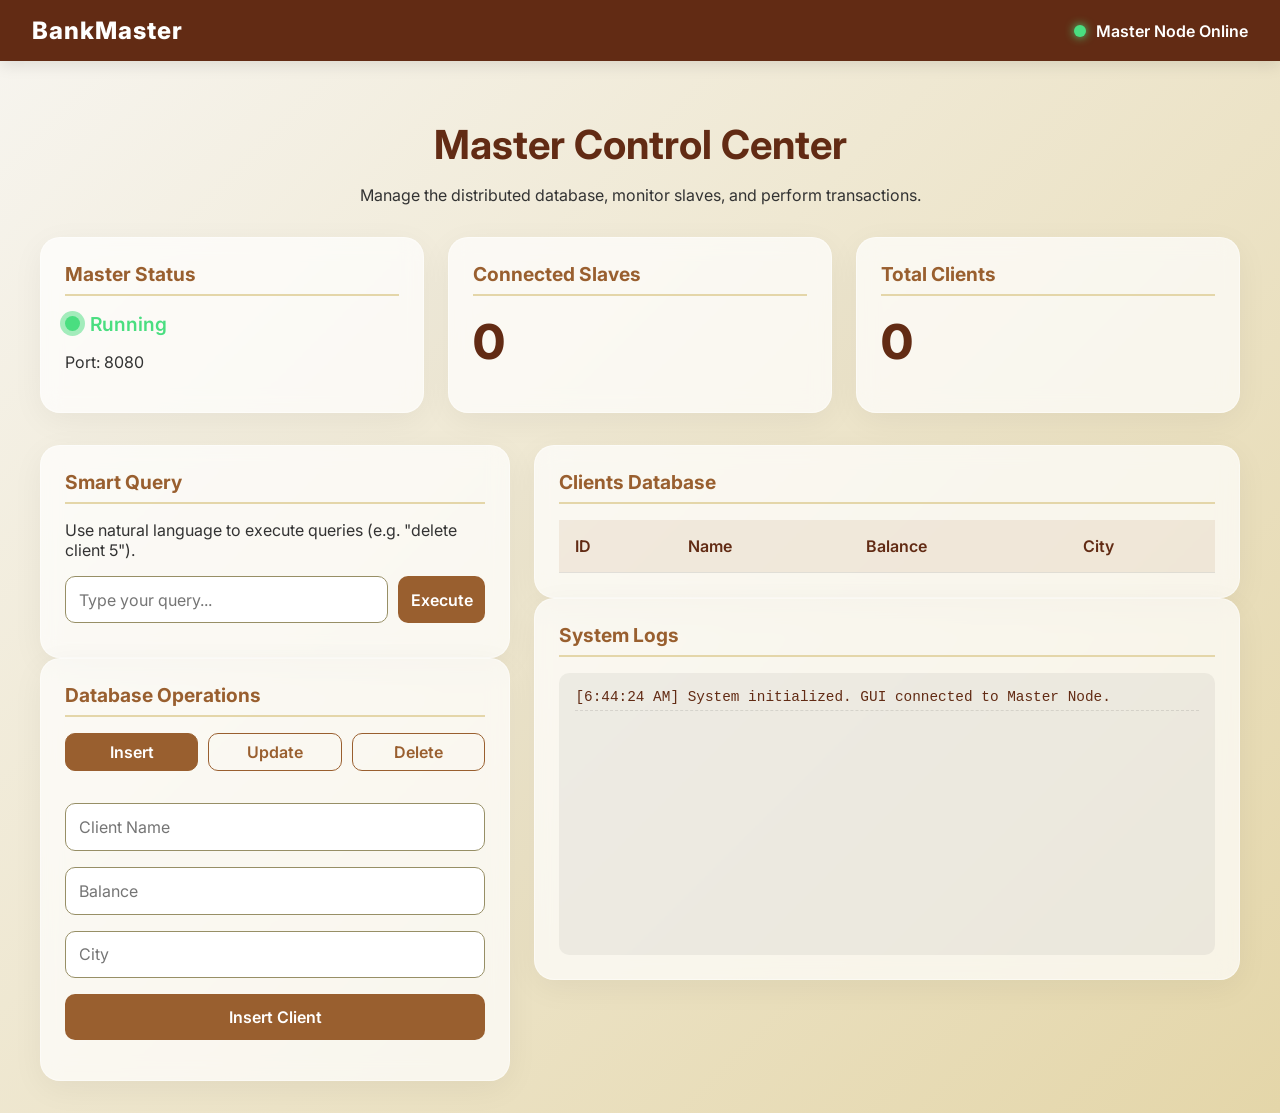
==== master-system/frontend/index.html @ b882233d "The Frist Version of the project Lash" ====
<!DOCTYPE html>
<html lang="en">
<head>
    <meta charset="UTF-8">
    <meta name="viewport" content="width=device-width, initial-scale=1.0">
    <title>Master Node - Distributed Bank</title>
    <link rel="stylesheet" href="style.css">
    <link href="https://fonts.googleapis.com/css2?family=Inter:wght@300;400;600;800&display=swap" rel="stylesheet">
</head>
<body>
    <nav class="navbar">
        <div class="logo">BankMaster</div>
        <div class="nav-status">
            <span class="indicator active"></span>
            Master Node Online
        </div>
    </nav>

    <div class="container">
        <!-- Dashboard Header -->
        <div class="header">
            <h1>Master Control Center</h1>
            <p>Manage the distributed database, monitor slaves, and perform transactions.</p>
        </div>

        <!-- Node Status Cards -->
        <div class="grid cards">
            <div class="card glass">
                <h3>Master Status</h3>
                <div class="status-indicator">
                    <div class="pulse-ring"></div>
                    <span>Running</span>
                </div>
                <p class="stat">Port: 8080</p>
            </div>
            <div class="card glass">
                <h3>Connected Slaves</h3>
                <div class="stat-number" id="slave-count">0</div>
                <ul id="slave-list" class="slave-list">
                    <!-- Dynamic -->
                </ul>
            </div>
            <div class="card glass">
                <h3>Total Clients</h3>
                <div class="stat-number" id="client-count">0</div>
            </div>
        </div>

        <div class="grid main-content">
            <!-- Left Column: Operations -->
            <div class="col left">
                <!-- Text to Query -->
                <div class="card glass nlp-card">
                    <h3>Smart Query</h3>
                    <p>Use natural language to execute queries (e.g. "delete client 5").</p>
                    <div class="input-group">
                        <input type="text" id="nlp-input" placeholder="Type your query...">
                        <button onclick="executeNLP()">Execute</button>
                    </div>
                    <div id="nlp-result" class="result-msg"></div>
                </div>

                <!-- Database Operations -->
                <div class="card glass form-card">
                    <h3>Database Operations</h3>
                    <div class="tabs">
                        <button class="tab active" onclick="switchTab('insert')">Insert</button>
                        <button class="tab" onclick="switchTab('update')">Update</button>
                        <button class="tab" onclick="switchTab('delete')">Delete</button>
                    </div>

                    <div id="tab-insert" class="tab-content active">
                        <input type="text" id="ins-name" placeholder="Client Name">
                        <input type="number" id="ins-balance" placeholder="Balance">
                        <input type="text" id="ins-city" placeholder="City">
                        <button onclick="insertClient()">Insert Client</button>
                    </div>

                    <div id="tab-update" class="tab-content">
                        <input type="number" id="upd-id" placeholder="Client ID">
                        <input type="text" id="upd-name" placeholder="New Name">
                        <input type="number" id="upd-balance" placeholder="New Balance">
                        <input type="text" id="upd-city" placeholder="New City">
                        <button onclick="updateClient()">Update Client</button>
                    </div>

                    <div id="tab-delete" class="tab-content">
                        <input type="number" id="del-id" placeholder="Client ID">
                        <button onclick="deleteClient()" class="btn-danger">Delete Client</button>
                    </div>
                </div>
            </div>

            <!-- Right Column: Data View -->
            <div class="col right">
                <div class="card glass table-card">
                    <h3>Clients Database</h3>
                    <div class="table-container">
                        <table id="clients-table">
                            <thead>
                                <tr>
                                    <th>ID</th>
                                    <th>Name</th>
                                    <th>Balance</th>
                                    <th>City</th>
                                </tr>
                            </thead>
                            <tbody>
                                <!-- Dynamic -->
                            </tbody>
                        </table>
                    </div>
                </div>

                <!-- Replication Logs -->
                <div class="card glass log-card">
                    <h3>System Logs</h3>
                    <div id="logs" class="logs-container">
                        <!-- Dynamic Logs -->
                    </div>
                </div>
            </div>
        </div>
    </div>

    <script src="app.js"></script>
</body>
</html>
---- master-system/frontend/style.css ----
:root {
    --primary-dark: #622B14;
    --primary-med: #995F2F;
    --primary-light: #978F66;
    --primary-acc: #E4D6A9;
    --bg-color: #f7f5f0;
    --text-color: #333;
    --card-bg: rgba(255, 255, 255, 0.7);
    --glass-border: rgba(255, 255, 255, 0.4);
}

body {
    margin: 0;
    padding: 0;
    font-family: 'Inter', sans-serif;
    background: linear-gradient(135deg, var(--bg-color), var(--primary-acc));
    color: var(--text-color);
    min-height: 100vh;
}

.navbar {
    background: var(--primary-dark);
    color: white;
    padding: 1rem 2rem;
    display: flex;
    justify-content: space-between;
    align-items: center;
    box-shadow: 0 4px 15px rgba(0,0,0,0.1);
}

.logo {
    font-weight: 800;
    font-size: 1.5rem;
    letter-spacing: 1px;
}

.nav-status {
    display: flex;
    align-items: center;
    gap: 10px;
    font-weight: 600;
}

.indicator {
    width: 12px;
    height: 12px;
    border-radius: 50%;
    background: #4ade80;
    box-shadow: 0 0 10px #4ade80;
}

.indicator.danger {
    background: #ef4444;
    box-shadow: 0 0 10px #ef4444;
}

.container {
    max-width: 1200px;
    margin: 0 auto;
    padding: 2rem;
}

.header {
    margin-bottom: 2rem;
    text-align: center;
}

.header h1 {
    color: var(--primary-dark);
    font-size: 2.5rem;
    margin-bottom: 0.5rem;
}

.grid {
    display: grid;
    gap: 1.5rem;
}

.cards {
    grid-template-columns: repeat(auto-fit, minmax(250px, 1fr));
    margin-bottom: 2rem;
}

.main-content {
    grid-template-columns: 1fr 1.5fr;
}

@media (max-width: 768px) {
    .main-content {
        grid-template-columns: 1fr;
    }
}

.glass {
    background: var(--card-bg);
    backdrop-filter: blur(10px);
    -webkit-backdrop-filter: blur(10px);
    border: 1px solid var(--glass-border);
    border-radius: 20px;
    padding: 1.5rem;
    box-shadow: 0 8px 32px rgba(0,0,0,0.05);
    transition: transform 0.3s ease, box-shadow 0.3s ease;
}

.glass:hover {
    transform: translateY(-5px);
    box-shadow: 0 12px 40px rgba(98, 43, 20, 0.15);
}

h3 {
    margin-top: 0;
    color: var(--primary-med);
    font-size: 1.2rem;
    border-bottom: 2px solid var(--primary-acc);
    padding-bottom: 0.5rem;
    margin-bottom: 1rem;
}

.stat-number {
    font-size: 3rem;
    font-weight: 800;
    color: var(--primary-dark);
}

.status-indicator {
    display: flex;
    align-items: center;
    gap: 10px;
    font-size: 1.2rem;
    font-weight: 600;
    color: #4ade80;
    margin-top: 1rem;
}

.status-indicator.down {
    color: #ef4444;
}

.pulse-ring {
    width: 15px;
    height: 15px;
    background: #4ade80;
    border-radius: 50%;
    position: relative;
}
.pulse-ring::before {
    content: '';
    position: absolute;
    left: -5px;
    top: -5px;
    width: 25px;
    height: 25px;
    background: #4ade80;
    border-radius: 50%;
    animation: pulse 1.5s infinite ease-out;
    opacity: 0.5;
}

.pulse-ring.danger { background: #ef4444; }
.pulse-ring.danger::before { background: #ef4444; }

@keyframes pulse {
    0% { transform: scale(0.5); opacity: 0.8; }
    100% { transform: scale(1.5); opacity: 0; }
}

input, button {
    width: 100%;
    padding: 0.8rem;
    margin-bottom: 1rem;
    border: 1px solid var(--primary-light);
    border-radius: 10px;
    font-family: 'Inter', sans-serif;
    box-sizing: border-box;
    font-size: 1rem;
}

input:focus {
    outline: none;
    border-color: var(--primary-med);
    box-shadow: 0 0 0 2px rgba(153, 95, 47, 0.2);
}

button {
    background: var(--primary-med);
    color: white;
    font-weight: 600;
    border: none;
    cursor: pointer;
    transition: background 0.3s ease;
}

button:hover {
    background: var(--primary-dark);
}

.btn-danger {
    background: #ef4444;
}
.btn-danger:hover {
    background: #dc2626;
}

.input-group {
    display: flex;
    gap: 10px;
}
.input-group input { margin-bottom: 0; }
.input-group button { width: auto; margin-bottom: 0; }

.tabs {
    display: flex;
    gap: 10px;
    margin-bottom: 1rem;
}
.tab {
    background: transparent;
    color: var(--primary-med);
    border: 1px solid var(--primary-med);
    padding: 0.5rem;
}
.tab.active {
    background: var(--primary-med);
    color: white;
}

.tab-content { display: none; }
.tab-content.active { display: block; }

.table-container {
    overflow-x: auto;
}

table {
    width: 100%;
    border-collapse: collapse;
}

th, td {
    padding: 1rem;
    text-align: left;
    border-bottom: 1px solid rgba(0,0,0,0.1);
}

th {
    background: rgba(153, 95, 47, 0.1);
    color: var(--primary-dark);
    font-weight: 600;
}

.logs-container {
    height: 250px;
    overflow-y: auto;
    background: rgba(0,0,0,0.05);
    padding: 1rem;
    border-radius: 10px;
    font-family: monospace;
    font-size: 0.9rem;
}

.log-entry {
    margin-bottom: 8px;
    border-bottom: 1px dashed rgba(0,0,0,0.1);
    padding-bottom: 5px;
    color: var(--primary-dark);
}

.slave-list {
    list-style: none;
    padding: 0;
    margin-top: 10px;
}
.slave-list li {
    padding: 5px 0;
    font-weight: 500;
    display: flex;
    align-items: center;
    gap: 8px;
}

.result-msg {
    margin-top: 10px;
    font-weight: 600;
    color: var(--primary-dark);
}
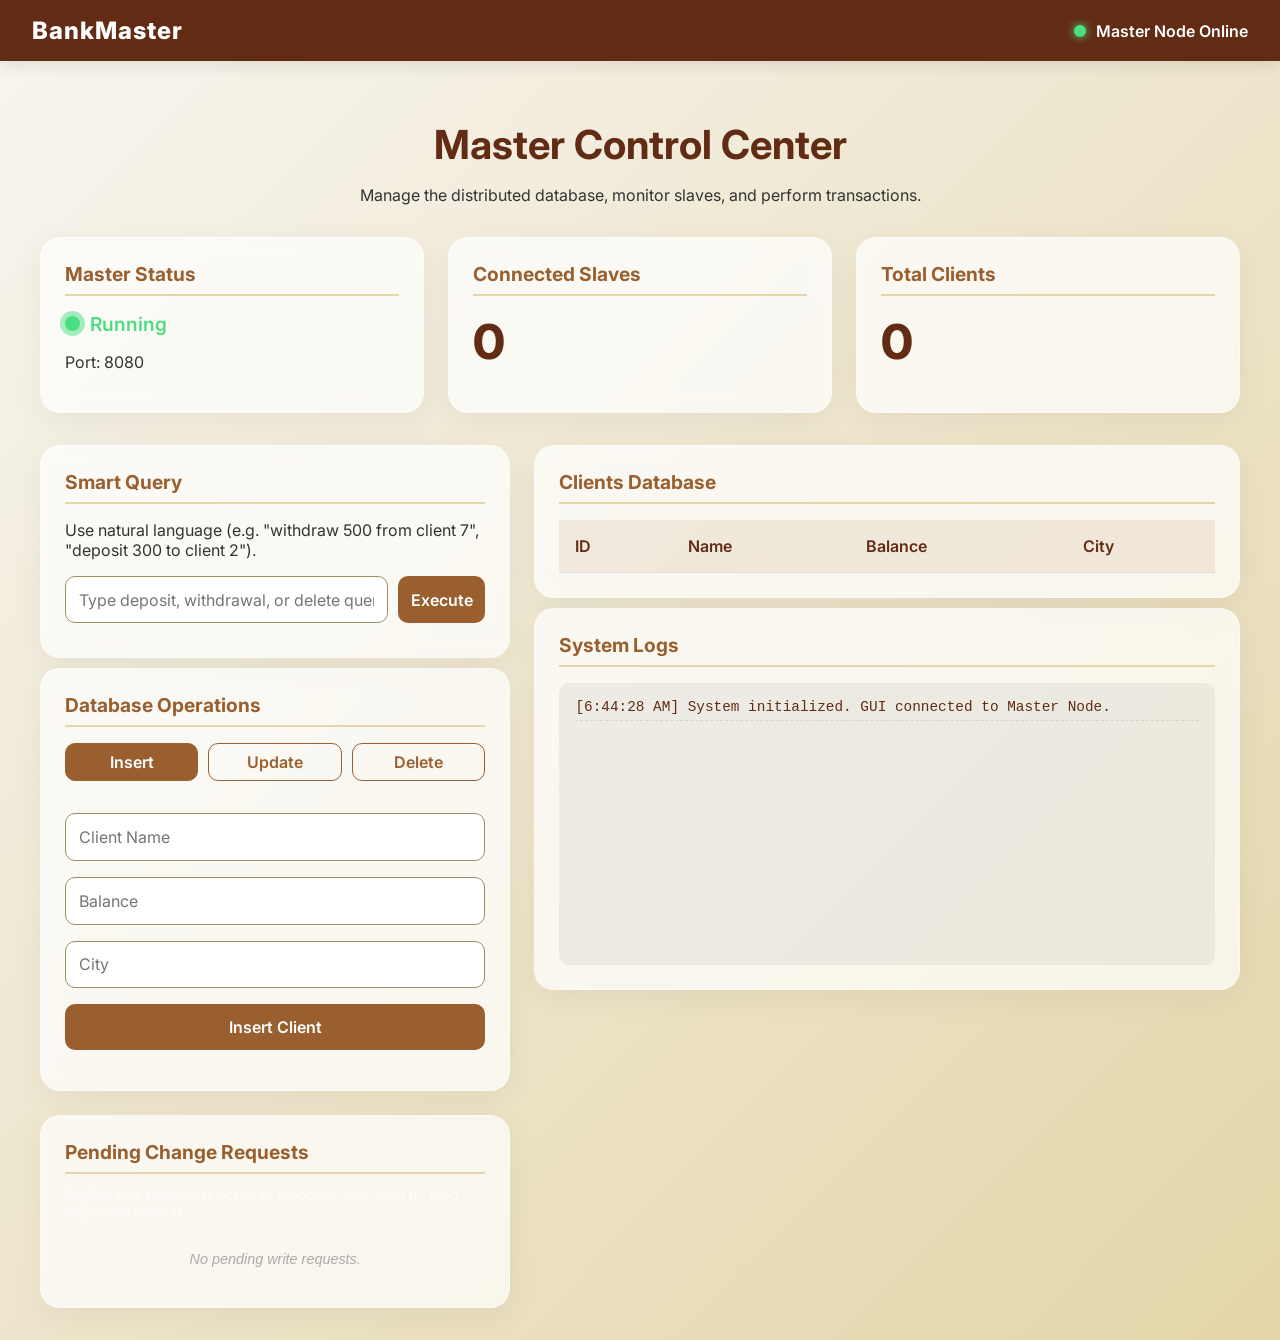
==== commit 442cae40: "(mod):modify the main features and update some logic by lash" ====
--- a/master-system/frontend/index.html
+++ b/master-system/frontend/index.html
@@ -52,16 +52,16 @@
                 <!-- Text to Query -->
                 <div class="card glass nlp-card">
                     <h3>Smart Query</h3>
-                    <p>Use natural language to execute queries (e.g. "delete client 5").</p>
+                    <p>Use natural language (e.g. "withdraw 500 from client 7", "deposit 300 to client 2").</p>
                     <div class="input-group">
-                        <input type="text" id="nlp-input" placeholder="Type your query...">
+                        <input type="text" id="nlp-input" placeholder="Type deposit, withdrawal, or delete query...">
                         <button onclick="executeNLP()">Execute</button>
                     </div>
                     <div id="nlp-result" class="result-msg"></div>
                 </div>
 
                 <!-- Database Operations -->
-                <div class="card glass form-card">
+                <div class="card glass form-card" style="margin-top: 10px;">
                     <h3>Database Operations</h3>
                     <div class="tabs">
                         <button class="tab active" onclick="switchTab('insert')">Insert</button>
@@ -89,6 +89,20 @@
                         <button onclick="deleteClient()" class="btn-danger">Delete Client</button>
                     </div>
                 </div>
+
+                <!-- Pending Change Requests Queue -->
+                <div class="card glass requests-card" style="margin-top: 1.5rem;">
+                    <h3 style="color: var(--primary-med); margin-bottom: 0.5rem; border-bottom: 2px solid var(--primary-acc); padding-bottom: 0.5rem;">Pending Change Requests</h3>
+                    <p style="font-size: 0.85rem; color: rgba(255, 255, 255, 0.6); margin-bottom: 1rem;">
+                        Review and approve/reject write proposals submitted by read-only client replicas.
+                    </p>
+                    <div id="pending-requests-list" style="max-height: 250px; overflow-y: auto; display: flex; flex-direction: column; gap: 10px;">
+                        <!-- Dynamic list of requests -->
+                        <div style="color: #aaa; font-style: italic; font-size: 0.9rem; text-align: center; padding: 1rem;">
+                            No pending write requests.
+                        </div>
+                    </div>
+                </div>
             </div>
 
             <!-- Right Column: Data View -->
@@ -113,7 +127,7 @@
                 </div>
 
                 <!-- Replication Logs -->
-                <div class="card glass log-card">
+                <div class="card glass log-card" style="margin-top: 10px;">
                     <h3>System Logs</h3>
                     <div id="logs" class="logs-container">
                         <!-- Dynamic Logs -->
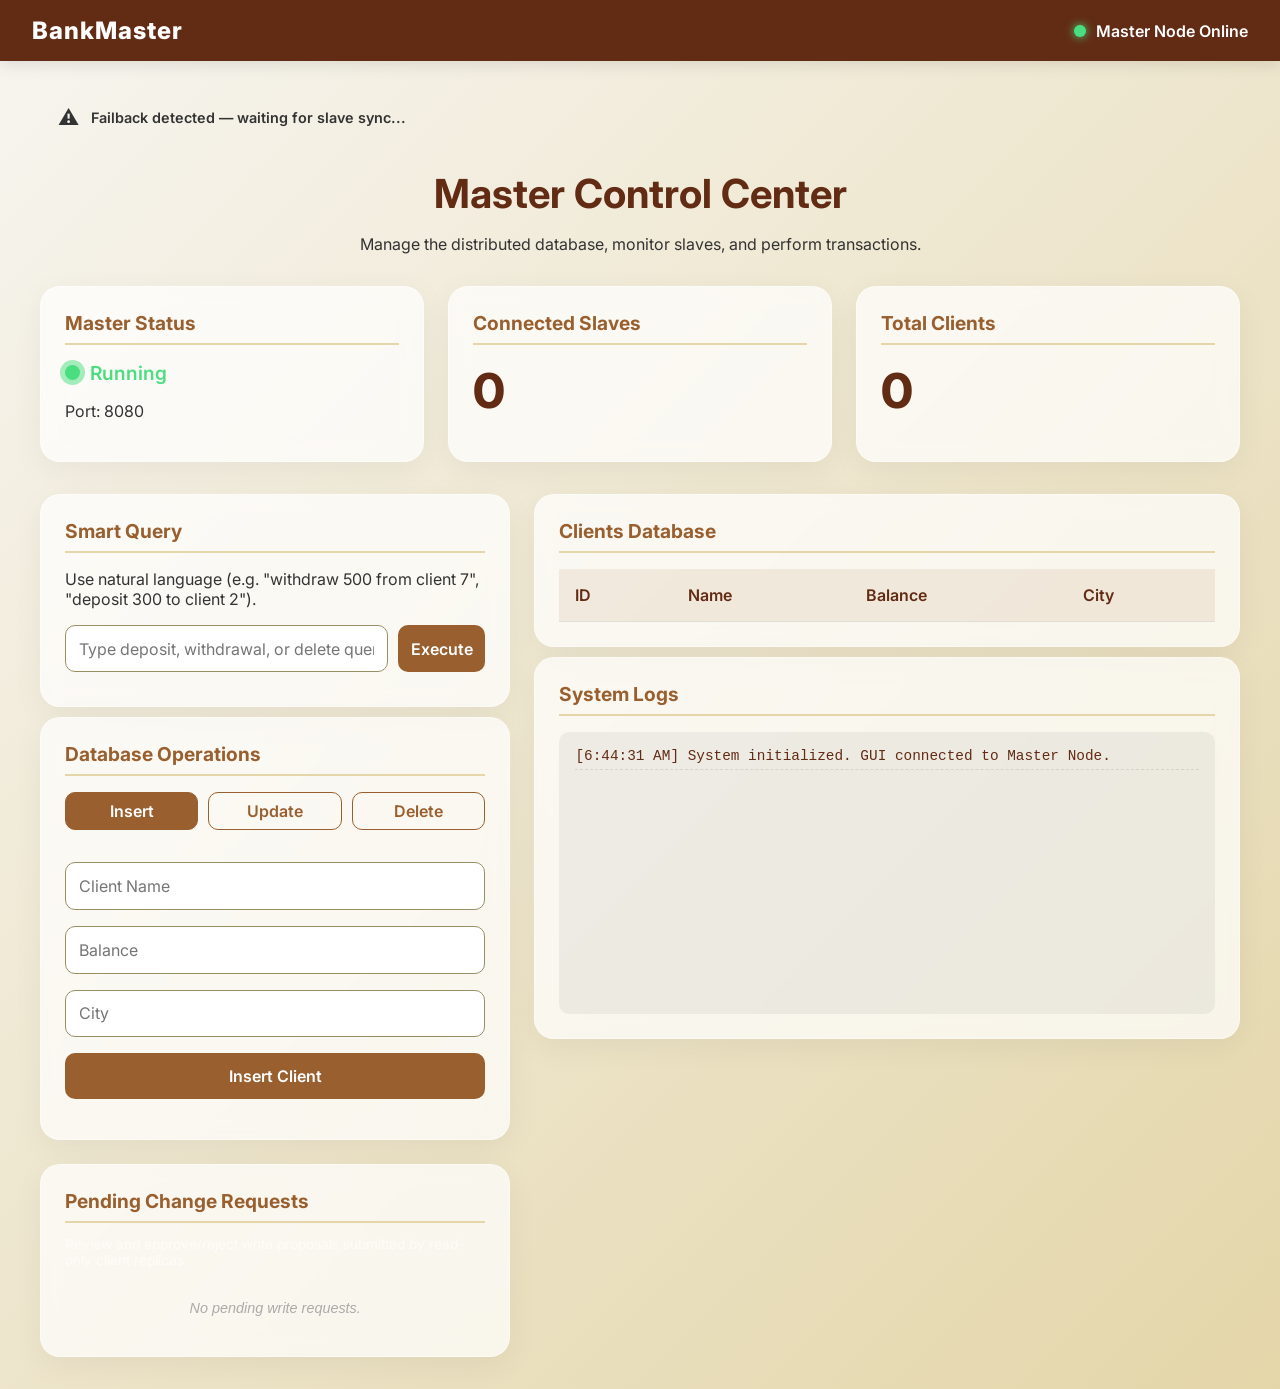
==== commit 099cc80c: "(update):master logic" ====
--- a/master-system/frontend/index.html
+++ b/master-system/frontend/index.html
@@ -17,6 +17,13 @@
     </nav>
 
     <div class="container">
+
+        <!-- ⚡ Failback Sync Notification Banner -->
+        <div id="sync-banner" style="display:none; border-radius: 10px; padding: 12px 18px; margin-bottom: 1.2rem; font-size: 0.9rem; font-weight: 600; display: flex; align-items: center; gap: 12px; transition: all 0.4s ease;">
+            <span id="sync-banner-icon" style="font-size: 1.3rem;">⚠️</span>
+            <span id="sync-banner-text">Failback detected — waiting for slave sync...</span>
+        </div>
+
         <!-- Dashboard Header -->
         <div class="header">
             <h1>Master Control Center</h1>
@@ -95,6 +102,7 @@
                     <h3 style="color: var(--primary-med); margin-bottom: 0.5rem; border-bottom: 2px solid var(--primary-acc); padding-bottom: 0.5rem;">Pending Change Requests</h3>
                     <p style="font-size: 0.85rem; color: rgba(255, 255, 255, 0.6); margin-bottom: 1rem;">
                         Review and approve/reject write proposals submitted by read-only client replicas.
+                        <span id="inherited-badge" style="display:none; background: #ff9800; color: #111; font-size: 0.75rem; font-weight:bold; padding: 2px 8px; border-radius: 4px; margin-left: 8px;">⚠️ INCLUDES INHERITED REQUESTS</span>
                     </p>
                     <div id="pending-requests-list" style="max-height: 250px; overflow-y: auto; display: flex; flex-direction: column; gap: 10px;">
                         <!-- Dynamic list of requests -->
